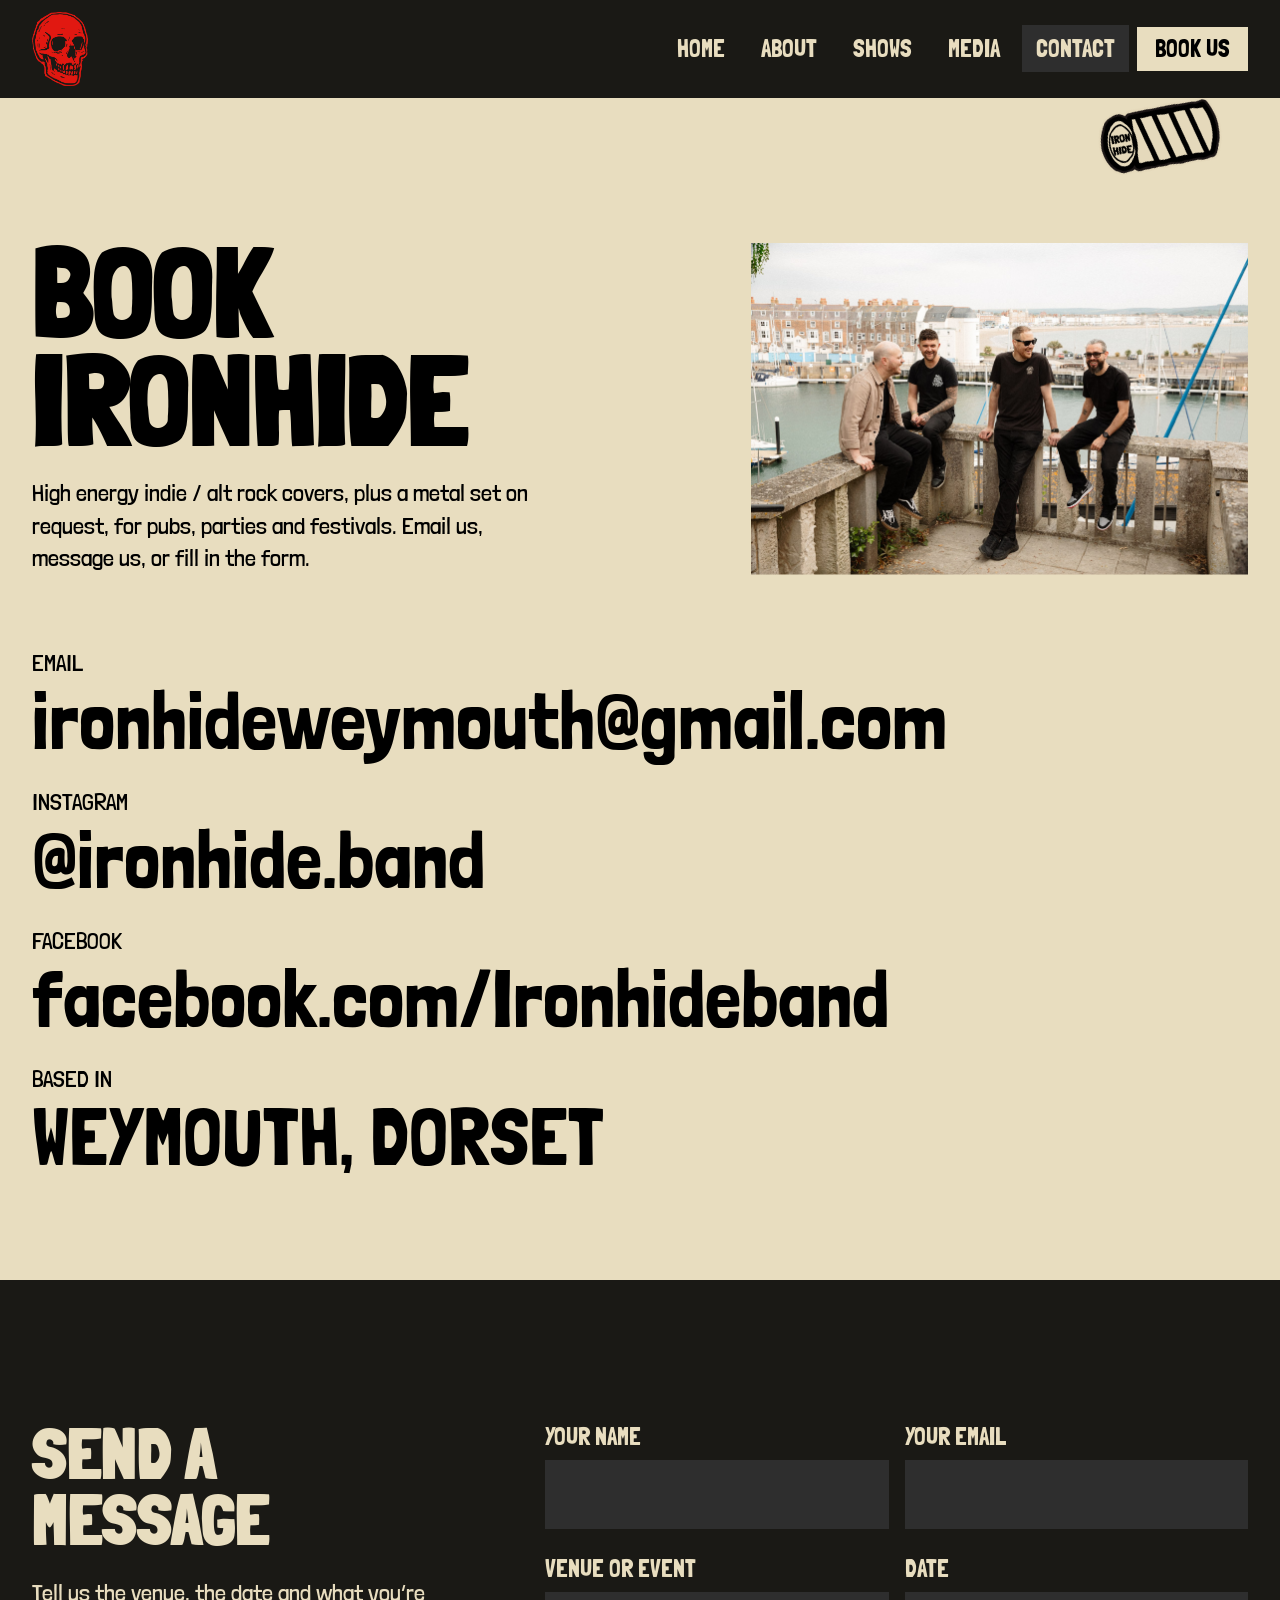
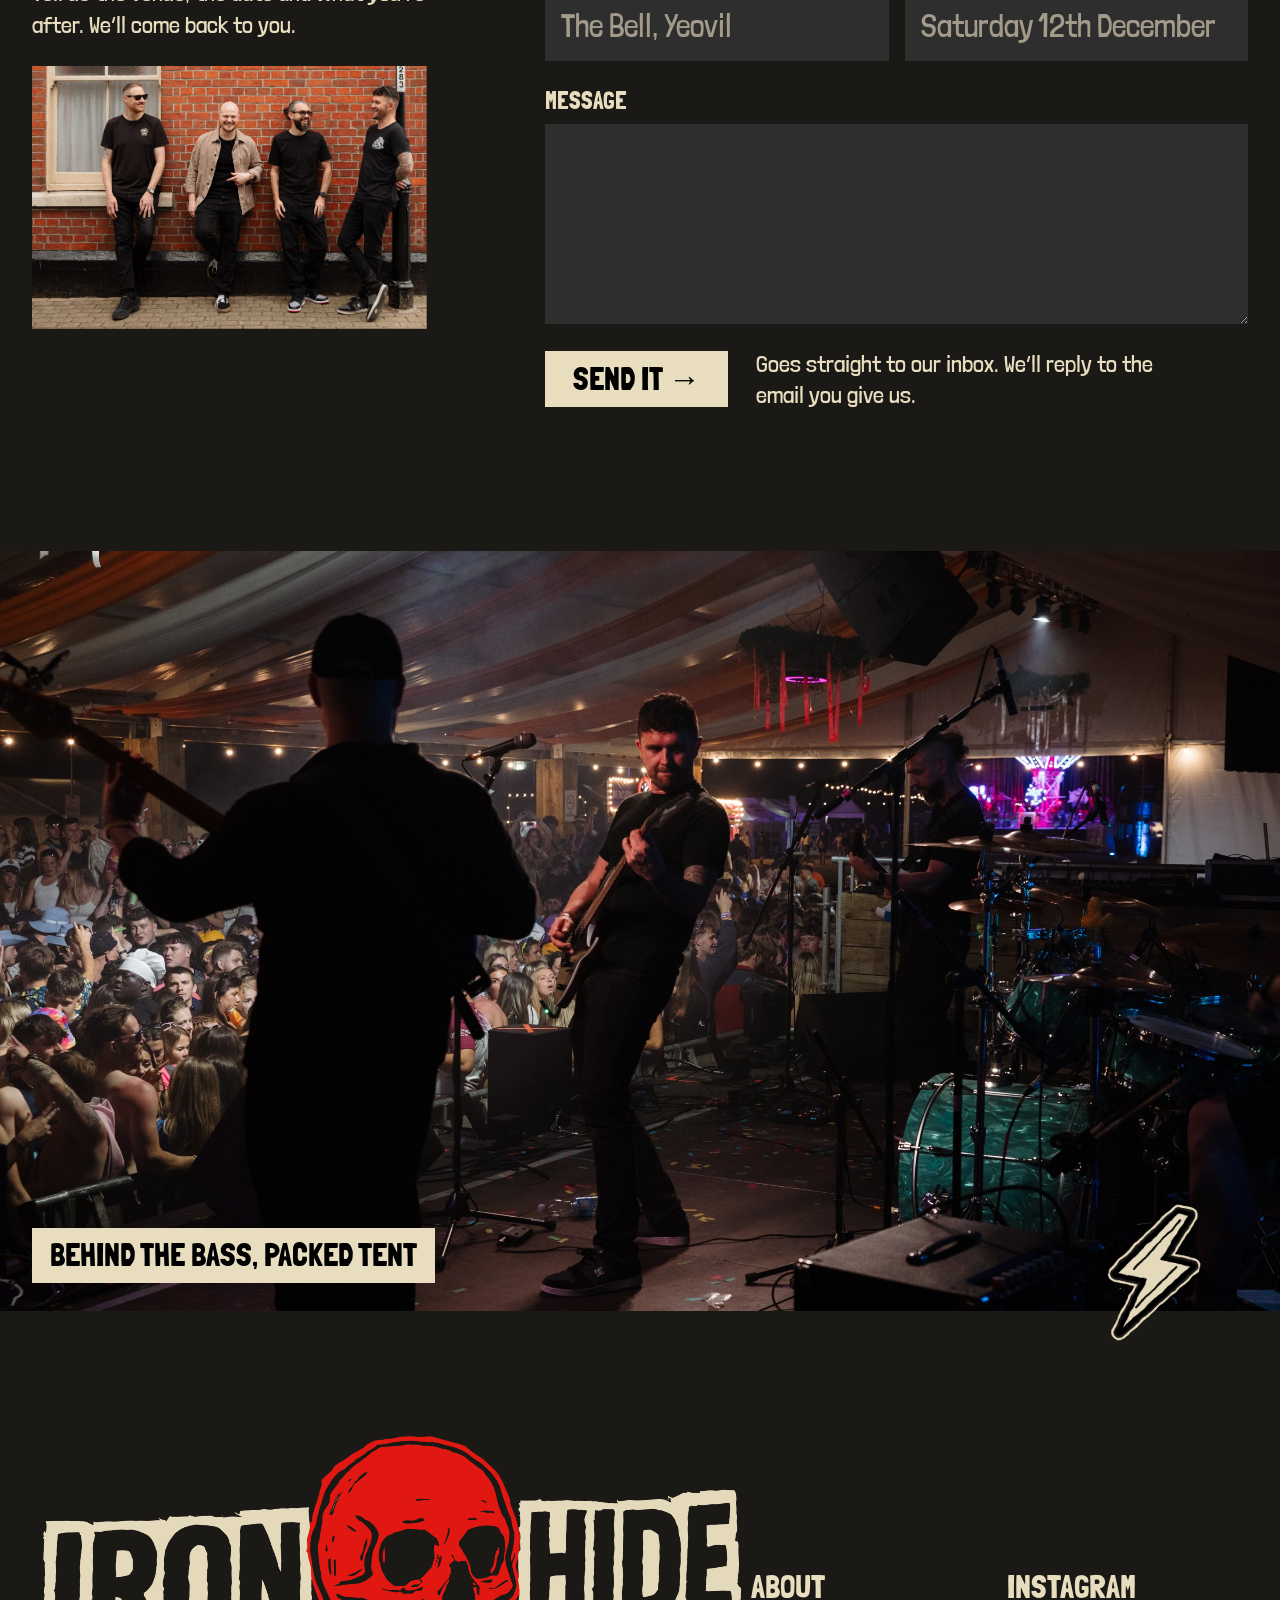
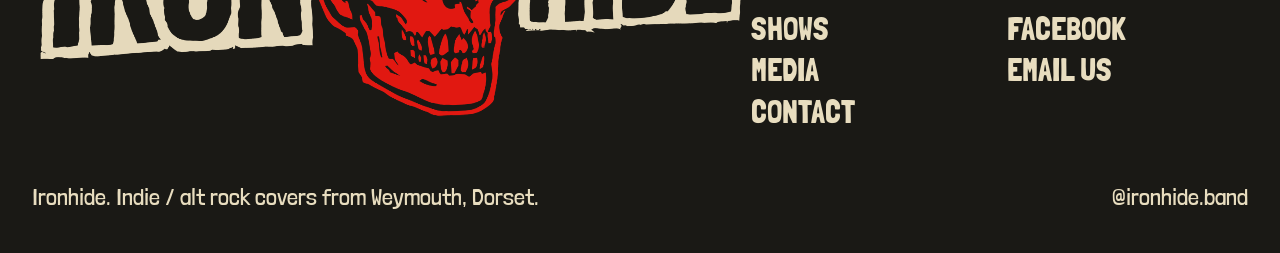
==== contact.html @ fdd296ec "Add files via upload" ====
<!doctype html>
<html lang="en-GB">
<head>
<meta charset="utf-8">
<meta name="viewport" content="width=device-width, initial-scale=1">
<title>Contact and booking | Ironhide</title>
<meta name="description" content="Book Ironhide for your venue, party or festival. Email ironhideweymouth@gmail.com or use the form.">
<meta name="theme-color" content="#1a1915">
<meta property="og:title" content="Contact and booking | Ironhide">
<meta property="og:description" content="Book Ironhide for your venue, party or festival. Email ironhideweymouth@gmail.com or use the form.">
<meta property="og:image" content="img/live/live-38.jpg">
<link rel="icon" href="img/brand/ironhide-skull.png">
<link rel="preload" href="fonts/LondrinaSolid-Black.ttf" as="font" type="font/ttf" crossorigin>
<script>document.documentElement.classList.add('js')</script>
<link rel="stylesheet" href="css/site.css">
</head>
<body>
<a class="skip" href="#main">Skip to content</a>
<header class="bar">
  <a class="bar-skull" href="index.html"><img src="img/brand/ironhide-skull.png" alt="Ironhide, home" width="56" height="74"></a>
  <button class="bar-toggle" type="button" aria-expanded="false" aria-controls="menu">Menu</button>
  <nav id="menu" class="bar-nav" aria-label="Main">
    <a href="index.html">Home</a>
    <a href="about.html">About</a>
    <a href="shows.html">Shows</a>
    <a href="media.html">Media</a>
    <a href="contact.html" aria-current="page">Contact</a>
    <a class="btn sm" href="contact.html">Book us</a>
  </nav>
</header>
<main id="main">

<section class="field paper" aria-labelledby="contact-h1" style="padding-bottom:clamp(64px,8vw,120px)">
  <div class="grid two" style="align-items:end;margin-bottom:clamp(40px,6vw,88px)">
    <div style="grid-column:1 / span 7;display:grid;gap:24px">
      <h1 id="contact-h1" class="xl"><span class="mask"><span style="--d:100ms">Book</span></span><span class="mask"><span style="--d:210ms">Ironhide</span></span></h1>
      <p class="body" style="max-width:44ch" data-reveal>High energy indie / alt rock covers, plus a metal set on request, for pubs, parties and festivals. Email us, message us, or fill in the form.</p>
    </div>
    <figure class="photo" style="grid-column:8 / span 5" data-reveal><img src="img/band/ironhide-24.jpg" alt="Ironhide sitting on a harbour wall" width="1969" height="1313" fetchpriority="high"></figure>
  </div>
  <div class="rows">
    <a class="email" href="mailto:ironhideweymouth@gmail.com" data-reveal><small>Email</small>ironhideweymouth@gmail.com</a>
    <a href="https://www.instagram.com/ironhide.band" rel="noopener" data-reveal><small>Instagram</small>@ironhide.band</a>
    <a href="https://www.facebook.com/Ironhideband" rel="noopener" data-reveal><small>Facebook</small>facebook.com/Ironhideband</a>
    <p class="up" data-reveal><small>Based in</small>Weymouth, Dorset</p>
  </div>
  <img class="sticker" src="img/stickers/rock.png" alt="" width="190" height="190" style="right:calc(var(--m) + 1.5vw);top:-3vw;transform:rotate(14deg)" loading="lazy">
</section>

<section class="field ground" aria-labelledby="form-h">
  <div class="grid two" style="align-items:start">
    <div style="grid-column:1 / span 4;display:grid;gap:24px;justify-items:start">
      <h2 id="form-h" class="l" data-reveal>Send a message</h2>
      <p class="body" data-reveal>Tell us the venue, the date and what you’re after. We’ll come back to you.</p>
      <figure class="photo" data-reveal style="width:100%"><img src="img/band/ironhide-13.jpg" alt="Ironhide laughing against a red brick wall" width="1969" height="1313" loading="lazy"></figure>
    </div>
    <form id="enquiry" class="form" style="grid-column:6 / span 7" action="https://formsubmit.co/ironhideweymouth@gmail.com" method="post" data-to="ironhideweymouth@gmail.com" data-reveal>
      <input type="hidden" name="_subject" value="Booking enquiry from the Ironhide website">
      <input type="hidden" name="_captcha" value="false">
      <input type="text" name="_honey" tabindex="-1" autocomplete="off" aria-hidden="true" style="display:none">
      <label>Your name<input name="name" type="text" autocomplete="name" required></label>
      <label>Your email<input name="email" type="email" autocomplete="email" required></label>
      <label>Venue or event<input name="venue" type="text" placeholder="The Bell, Yeovil"></label>
      <label>Date<input name="date" type="text" placeholder="Saturday 12th December"></label>
      <label class="full">Message<textarea name="message" required></textarea></label>
      <div class="full form-foot">
        <button class="btn" type="submit">Send it →</button>
        <p class="note">Goes straight to our inbox. We’ll reply to the email you give us.</p>
        <p class="status" id="form-status" role="status" aria-live="polite"></p>
      </div>
    </form>
  </div>
</section>

<section class="bleed" aria-label="Live photo">
  <div class="bleed-img">
    <img src="img/live/live-57.jpg" alt="Looking out over a packed crowd from behind the bass at an Ironhide gig" width="2000" height="1333" loading="lazy" style="object-position:50% 60%">
  </div>
  <p class="tape" data-reveal>Behind the bass, packed tent</p>
  <img class="sticker" src="img/stickers/bolt.png" alt="" width="190" height="190" style="right:calc(var(--m) + 1.5vw);bottom:-3vw;transform:rotate(12deg)" loading="lazy">
</section>

</main>
<footer class="foot">
  <div class="grid">
    <a class="mark" href="index.html" data-reveal><img src="img/brand/ironhide-lockup.png" alt="Ironhide" width="1384" height="554" loading="lazy"></a>
    <div class="cols" data-reveal>
      <div>
        <a href="about.html">About</a>
        <a href="shows.html">Shows</a>
        <a href="media.html">Media</a>
        <a href="contact.html">Contact</a>
      </div>
      <div>
        <a href="https://www.instagram.com/ironhide.band" rel="noopener">Instagram</a>
        <a href="https://www.facebook.com/Ironhideband" rel="noopener">Facebook</a>
        <a href="mailto:ironhideweymouth@gmail.com">Email us</a>
      </div>
    </div>
    <p class="fine"><span>Ironhide. Indie / alt rock covers from Weymouth, Dorset.</span><span>@ironhide.band</span></p>
  </div>
</footer>
<script src="js/site.js" defer></script>
</body>
</html>
---- css/site.css ----
/* Ironhide site. Tokens from the Ironhide design system (tokens.json). */

@font-face { font-family: "Londrina Solid"; src: url("../fonts/LondrinaSolid-Light.ttf") format("truetype"); font-weight: 300; font-display: swap; }
@font-face { font-family: "Londrina Solid"; src: url("../fonts/LondrinaSolid-Regular.ttf") format("truetype"); font-weight: 400; font-display: swap; }
@font-face { font-family: "Londrina Solid"; src: url("../fonts/LondrinaSolid-Black.ttf") format("truetype"); font-weight: 900; font-display: swap; }

:root {
  --ground: #1a1915;
  --ground-raised: #2e2e2e;
  --paper: #e8ddbf;
  --ink: #000000;
  --skull-red: #e11811;
  --paper-muted: #a39b8a;

  --font-display: "Londrina Solid", Impact, "Arial Narrow", sans-serif;

  /* five type steps */
  --t-xl: clamp(60px, 10vw, 160px);
  --t-l: clamp(40px, 5.6vw, 84px);
  --t-m: clamp(26px, 2.5vw, 36px);
  --t-s: 24px;
  --t-xs: 18px;

  --m: clamp(16px, 2.5vw, 40px);
  --gap: 16px;
  --section: clamp(88px, 11vw, 168px);
  --tilt-logo: -2.41deg;
  --tilt-sticker: 5.73deg;
  --ease: cubic-bezier(.16, 1, .3, 1);
}

*, *::before, *::after { box-sizing: border-box; }
html { overflow-x: clip; scroll-behavior: smooth; -webkit-text-size-adjust: 100%; }
body {
  margin: 0;
  background: var(--ground);
  color: var(--paper);
  font-family: var(--font-display);
  font-weight: 300;
  font-size: var(--t-s);
  line-height: 1.3;
  -webkit-font-smoothing: antialiased;
}
img { display: block; max-width: 100%; height: auto; }
a { color: inherit; }
h1, h2, h3, p, ol, ul, figure, blockquote { margin: 0; }
ol, ul { padding: 0; list-style: none; }
::selection { background: var(--skull-red); color: var(--paper); }
:focus-visible { outline: 4px solid var(--paper); outline-offset: 4px; }
.paper :focus-visible, .on-paper :focus-visible { outline-color: var(--ink); }
.sr { position: absolute; width: 1px; height: 1px; overflow: hidden; clip: rect(0 0 0 0); white-space: nowrap; }
.skip { position: absolute; left: var(--m); top: -80px; background: var(--paper); color: var(--ink); padding: 12px 20px; font-weight: 400; text-transform: uppercase; z-index: 100; }
.skip:focus { top: 12px; }

/* type */
.up { text-transform: uppercase; }
.xl { font-weight: 900; font-size: var(--t-xl); line-height: .84; letter-spacing: -.01em; text-transform: uppercase; }
.l  { font-weight: 900; font-size: var(--t-l); line-height: .92; text-transform: uppercase; }
.m  { font-weight: 400; font-size: var(--t-m); line-height: 1.05; text-transform: uppercase; }
.body { font-size: var(--t-s); line-height: 1.35; max-width: 38ch; }
.body + .body { margin-top: 1em; }
.red { color: var(--skull-red); }

/* the frame */
.wrap { padding-left: var(--m); padding-right: var(--m); }
.grid { display: grid; grid-template-columns: repeat(12, minmax(0, 1fr)); column-gap: var(--gap); }
.field { position: relative; padding: var(--section) var(--m); }
.field.ground { background: var(--ground); color: var(--paper); }
.field.paper { background: var(--paper); color: var(--ink); }
.field.red { background: var(--skull-red); color: var(--paper); }

/* bar */
.bar { position: sticky; top: 0; z-index: 50; display: flex; align-items: center; justify-content: space-between; gap: 24px; min-height: 80px; padding: 12px var(--m); background: var(--ground); }
.bar-skull img { width: 56px; transition: transform .35s var(--ease); }
.bar-skull:hover img { transform: rotate(-8deg) scale(1.08); }
.bar-nav { display: flex; align-items: center; gap: 8px; }
.bar-nav a:not(.btn) { display: inline-block; padding: 8px 14px; font-weight: 400; font-size: var(--t-s); text-transform: uppercase; text-decoration: none; transition: background .2s, color .2s, transform .2s var(--ease); }
.bar-nav a:not(.btn):hover { background: var(--paper); color: var(--ink); }
.bar-nav a:not(.btn):active { transform: translateY(2px); }
.bar-nav a[aria-current="page"]:not(.btn) { background: var(--ground-raised); color: var(--paper); }
.bar-toggle { display: none; }

/* buttons */
.btn { display: inline-flex; align-items: center; justify-content: center; gap: 14px; min-height: 56px; padding: 0 28px; border: 0; border-radius: 0; background: var(--paper); color: var(--ink); font: 400 var(--t-m)/1 var(--font-display); text-transform: uppercase; text-decoration: none; cursor: pointer; transition: background .2s, color .2s, transform .2s var(--ease); }
.btn:hover { background: var(--skull-red); color: var(--paper); transform: translate(-3px, -3px) rotate(-1.2deg); }
.btn:active { transform: translateY(2px); }
.btn.dark { background: var(--ground); color: var(--paper); }
.btn.dark:hover { background: var(--skull-red); }
.btn.sm { min-height: 44px; padding: 0 18px; font-size: var(--t-s); }
.go { display: inline-flex; align-items: center; justify-content: center; width: .9em; height: .9em; border-radius: 50%; background: var(--ground); color: var(--paper); font-size: inherit; text-decoration: none; transition: background .2s, transform .3s var(--ease); flex: none; }
.go svg { width: 46%; height: 46%; }
.go:hover { background: var(--skull-red); transform: rotate(-12deg) scale(1.08); }
.link { font-weight: 400; text-transform: uppercase; text-decoration: underline; text-decoration-thickness: 3px; text-underline-offset: 6px; }
.link:hover { color: var(--skull-red); }
.paper .link:hover { color: var(--ink); text-decoration-color: var(--skull-red); }

/* stickers and tape */
.field > *:not(.sticker), .phero > *:not(.sticker) { position: relative; z-index: 1; }
.sticker { position: absolute; z-index: 5; animation: bob 5s ease-in-out infinite alternate; width: clamp(110px, 12vw, 190px); pointer-events: none; transition: transform .5s var(--ease); }
.tape { display: inline-block; background: var(--paper); color: var(--ink); padding: 14px 18px; font-weight: 400; font-size: var(--t-m); line-height: .86; text-transform: uppercase; transform: rotate(var(--tilt-sticker)); transform-origin: top left; transition: transform .4s var(--ease); }
.tape:hover { transform: rotate(2deg) scale(1.03); }
.stamp { display: inline-block; background: var(--skull-red); color: var(--paper); font-weight: 900; font-size: max(52px, var(--t-l)); line-height: 1; text-transform: uppercase; padding: 10px 22px 8px; transform: rotate(-5deg); transform-origin: left center; }

/* venue bar */
.venuebar { display: flex; align-items: center; justify-content: space-between; gap: 16px; background: var(--paper); color: var(--ink); padding: 14px 23px 14px 16px; font-weight: 400; text-transform: uppercase; }
.venuebar .m { display: block; }
.venuebar .when { display: block; font-size: var(--t-s); margin-top: 4px; }
.count { flex: none; background: var(--skull-red); color: var(--paper); font-weight: 900; font-size: var(--t-m); line-height: 1; padding: 8px 14px 6px; transform: rotate(-3deg); }

@keyframes bob { to { translate: 0 -12px; rotate: 4deg; } }

/* hero (home) */
.hero { position: relative; min-height: max(calc(100svh - 80px), 800px); background: var(--ground); overflow: hidden; display: grid; grid-template-rows: auto 1fr auto; padding: 0 var(--m) 56px; }
.hero-photo { position: absolute; inset: 0; z-index: 0; overflow: hidden; }
.hero-photo img { width: 100%; height: 100%; object-fit: cover; object-position: 50% 38%; animation: drift 26s ease-in-out infinite alternate; }
.hero-video { display: none; }
.hero-photo::after { content: ""; position: absolute; inset: 0; background: linear-gradient(180deg, var(--ground) 0, rgba(26,25,21,0) 24%, rgba(26,25,21,0) 46%, var(--ground) 76%); } /* taste-skill-ignore: the brand's poster fade, ground into photo */
@keyframes drift { from { transform: scale(1.04); } to { transform: scale(1.12) translateY(-1.5%); } }
.hero-top { position: relative; z-index: 2; display: flex; justify-content: space-between; align-items: flex-start; gap: 24px; padding-top: 28px; }
.hero-lockup { width: clamp(250px, 36vw, 506px); transform: rotate(var(--tilt-logo)); transform-origin: top left; animation: stick .9s var(--ease) both .1s; }
.hero-tape { margin-top: clamp(8px, 2vw, 30px); max-width: 100%; animation: stick .9s var(--ease) both .35s; }
@keyframes stick { from { opacity: 0; transform: translateY(-40px) rotate(8deg) scale(1.15); } }
.hero-top .hero-lockup { animation-name: stick-logo; }
@keyframes stick-logo { from { opacity: 0; transform: translateY(-40px) rotate(4deg) scale(1.15); } }
.hero-bottom { position: relative; z-index: 2; align-self: end; row-gap: 28px; }
.hero-lead { grid-column: 1 / span 8; display: grid; gap: 22px; }
.hero-side { grid-column: 9 / span 4; align-self: end; display: grid; gap: 20px; }
.hero-actions { display: flex; flex-wrap: wrap; align-items: center; gap: 12px 24px; }

.mask { display: block; overflow: hidden; padding-bottom: .06em; margin-bottom: -.06em; }
.mask > span { display: block; transform: translateY(108%); animation: rise 1s var(--ease) forwards; animation-delay: var(--d, 0ms); }
@keyframes rise { to { transform: none; } }

/* page hero (inner pages) */
.phero { position: relative; padding: clamp(56px, 8vw, 120px) var(--m) clamp(56px, 7vw, 100px); }
.phero .grid { align-items: end; row-gap: 32px; }
.phero h1 { grid-column: 1 / span 8; }
.phero .side { grid-column: 9 / span 4; display: grid; gap: 20px; }
.phero .sticker { right: var(--m); top: -3vw; }

.hero > .sticker { z-index: 5; right: calc(var(--m) + 1.5vw); top: 28px; width: clamp(84px, 14vw, 210px); }
.bleed > img.sticker { z-index: 5; position: absolute; width: clamp(110px, 12vw, 190px); height: auto; aspect-ratio: auto; object-fit: contain; }
.field[aria-labelledby="cta-h"] { padding-bottom: clamp(150px, 16vw, 240px); }

/* sections */
.two { align-items: center; row-gap: 48px; }
.sec-head { margin-bottom: clamp(32px, 5vw, 72px); }
.photo { position: relative; }
.photo img { width: 100%; aspect-ratio: 3 / 2; object-fit: cover; }
.photo img.sticker { width: clamp(110px, 12vw, 190px); aspect-ratio: auto; right: 0; bottom: -6%; }

/* poster lines */
.lines { display: block; }
.lines li { display: flex; justify-content: space-between; align-items: baseline; gap: 24px; font-weight: 900; font-size: var(--t-xl); line-height: .9; text-transform: uppercase; padding: .03em 0; transition: color .2s, transform .35s var(--ease); }
.lines li:hover { color: var(--skull-red); transform: translateX(14px); }
.field.red .lines li:hover { color: var(--ground); }
.lines .info { flex: none; display: grid; gap: 2px; text-align: right; font-weight: 400; font-size: var(--t-m); line-height: 1.02; }
.lines .info span:first-child { font-weight: 900; }
.lines .only { font-size: var(--t-xl); }

/* tiles with label strips */
.tiles { display: grid; grid-template-columns: repeat(4, minmax(0, 1fr)); gap: 28px var(--gap); }
.tiles.three { grid-template-columns: repeat(3, minmax(0, 1fr)); }
.tile { display: flex; flex-direction: column; }
.tile.wide { grid-column: span 2; }
.tile a.pic { display: block; overflow: hidden; }
.tile img { width: 100%; aspect-ratio: 3 / 2; object-fit: cover; transition: transform .8s var(--ease); }
.tile a.pic:hover img { transform: scale(1.05); }
.tile .strip { display: flex; justify-content: space-between; align-items: baseline; gap: 12px; padding: 12px 14px 10px; font-weight: 400; font-size: var(--t-s); line-height: 1.05; text-transform: uppercase; background: var(--paper); color: var(--ink); }
.tile .strip a { font-size: var(--t-xs); text-decoration: underline; text-underline-offset: 4px; text-decoration-thickness: 2px; flex: none; }
.tile .strip a:hover { color: var(--skull-red); }
.field.paper .tile .strip { background: var(--ground); color: var(--paper); }
.field.paper .tile .strip a:hover { color: var(--paper-muted); }
.tile:nth-child(even) .strip { background: var(--ground-raised); color: var(--paper); }
.field.paper .tile:nth-child(even) .strip { background: var(--ink); }
.field.red .tile:nth-child(even) .strip { background: var(--ground); }

/* full-bleed picture */
.bleed { position: relative; background: var(--ground); }
.bleed-img { overflow: hidden; }
.bleed img { animation: drift 30s ease-in-out infinite alternate; }
.bleed img { width: 100%; height: clamp(360px, 62vw, 760px); object-fit: cover; }
.bleed .tape { position: absolute; left: var(--m); bottom: 28px; max-width: calc(100% - 2 * var(--m)); }

/* contact rows */
.rows { display: grid; gap: 28px; }
.rows a, .rows p { display: block; font-weight: 400; font-size: clamp(26px, 6.3vw, 92px); line-height: 1; text-transform: none; text-decoration: none; overflow-wrap: anywhere; transition: transform .35s var(--ease), color .2s; }
.rows a:hover { transform: translateX(14px); color: var(--skull-red); }
.field.paper .rows a:hover { color: var(--ink); background: var(--skull-red); }
.rows .up { text-transform: uppercase; }
.rows small { display: block; font-size: var(--t-s); font-weight: 300; margin-bottom: 6px; text-transform: uppercase; }

/* form */
.form { display: grid; grid-template-columns: repeat(2, minmax(0, 1fr)); gap: 24px var(--gap); }
.form .full { grid-column: 1 / -1; }
.form label { display: grid; gap: 8px; font-weight: 400; font-size: var(--t-s); text-transform: uppercase; }
.form input, .form textarea { width: 100%; background: var(--ground-raised); color: var(--paper); border: 0; border-radius: 0; padding: 16px; font: 300 var(--t-m)/1.15 var(--font-display); }
.form textarea { min-height: 200px; resize: vertical; }
.form input::placeholder, .form textarea::placeholder { color: var(--paper-muted); }
.form input:focus-visible, .form textarea:focus-visible { outline: 4px solid var(--paper); outline-offset: 0; }
.form-foot { display: flex; flex-wrap: wrap; align-items: center; gap: 16px 28px; }
.form-foot .note { font-size: var(--t-s); max-width: 34ch; }
.status { font-weight: 400; font-size: var(--t-s); text-transform: uppercase; min-height: 1.3em; }

/* footer */
.foot { background: var(--ground); padding: var(--section) var(--m) 40px; }
.foot .grid { row-gap: 48px; align-items: end; }
.foot .mark { grid-column: 1 / span 7; }
.foot .mark img { width: 100%; max-width: 760px; transform: rotate(var(--tilt-logo)); transform-origin: top left; transition: transform .5s var(--ease); }
.foot .mark:hover img { transform: rotate(0); }
.foot .cols { grid-column: 8 / span 5; display: grid; grid-template-columns: 1fr 1fr; gap: 28px var(--gap); }
.foot .cols a { display: block; padding: 4px 0; font-weight: 400; font-size: var(--t-m); text-transform: uppercase; text-decoration: none; line-height: 1.05; }
.foot .cols a:hover { color: var(--skull-red); }
.foot .fine { grid-column: 1 / -1; display: flex; flex-wrap: wrap; justify-content: space-between; gap: 12px 24px; font-size: var(--t-s); }

/* reveal */
.js [data-reveal] { opacity: 0; transform: translateY(26px); transition: opacity .8s var(--ease), transform .8s var(--ease); transition-delay: var(--d, 0ms); }
.js [data-reveal].in { opacity: 1; transform: none; }
.js .tile[data-reveal] img, .js .photo[data-reveal] img { clip-path: inset(0 0 100% 0); transition: clip-path 1s var(--ease); transition-delay: var(--d, 0ms); }
.js .tile[data-reveal].in img, .js .photo[data-reveal].in img { clip-path: inset(0); }

/* tablet / phone */
@media (max-width: 960px) {
  .hero-lead, .phero h1 { grid-column: 1 / -1; }
  .hero-side, .phero .side { grid-column: 1 / -1; }
  .grid > * { grid-column: 1 / -1 !important; }
  .sticker.mid { display: none; }
  .tiles { grid-template-columns: repeat(2, minmax(0, 1fr)); gap: 20px 12px; }
  .foot .mark, .foot .cols { grid-column: 1 / -1; }
  .form { grid-template-columns: 1fr; }
  .bar-toggle { display: inline-flex; align-items: center; min-height: 44px; padding: 0 18px; background: var(--paper); color: var(--ink); border: 0; font: 400 var(--t-s)/1 var(--font-display); text-transform: uppercase; cursor: pointer; }
  .bar-nav { position: fixed; inset: 80px 0 0 0; z-index: 40; flex-direction: column; align-items: flex-start; gap: 4px; padding: 32px var(--m); background: var(--ground); transform: translateX(100%); transition: transform .5s var(--ease); }
  .bar-nav.open { transform: none; }
  .bar-nav a:not(.btn) { font-size: var(--t-l); font-weight: 900; padding: 4px 0; }
  .bar-nav .btn { margin-top: 20px; }
}
@media (max-width: 640px) {
  .hero-photo > img { display: none; }
  .hero-video { display: block; position: absolute; inset: 0; width: 100%; height: 100%; object-fit: cover; object-position: 50% 40%; }
  .hero { min-height: 0; padding-bottom: 40px; gap: 0; }
  .hero-top { flex-direction: column; gap: 0; }
  .hero-photo img { object-position: 52% 30%; }
  .hero-photo::after { background: linear-gradient(180deg, var(--ground) 0, rgba(26,25,21,0) 6%, rgba(26,25,21,0) 58%, rgba(26,25,21,.88) 78%, var(--ground) 90%); } /* taste-skill-ignore: brand poster fade */
  .hero-bottom { margin-top: 220px; }
  .lines li { flex-direction: column; align-items: flex-start; gap: 6px; padding-bottom: 22px; }
  .lines .info { text-align: left; }
  .field > .sticker, .phero > .sticker { display: none; }
  .field[aria-labelledby="cta-h"] { padding-bottom: var(--section); }
  .tiles, .tiles.three { grid-template-columns: 1fr; }
  .tile.wide { grid-column: auto; }
  .venuebar { flex-direction: column; align-items: flex-start; }
  .foot .cols { grid-template-columns: 1fr; }
}

@media (max-width: 640px) {
  .bleed > img.sticker { width: 84px; top: 16px !important; bottom: auto !important; }
}

/* lightbox */
.tile a.pic, .tile .strip a { cursor: zoom-in; }
.lb { position: fixed; inset: 0; z-index: 100; display: grid; grid-template-rows: 1fr auto; place-items: center; padding: 56px var(--m) 20px; background: rgba(26,25,21,.95); opacity: 0; visibility: hidden; transition: opacity .45s var(--ease), visibility 0s linear .45s; }
.lb.open { opacity: 1; visibility: visible; transition: opacity .45s var(--ease), visibility 0s; }
.lb img { max-width: 100%; max-height: calc(100svh - 190px); width: auto; height: auto; opacity: 0; transform: scale(.985); transition: opacity .45s var(--ease), transform .6s var(--ease); }
.lb img.on { opacity: 1; transform: none; }
.lb-cap { display: flex; flex-wrap: wrap; justify-content: space-between; align-items: baseline; gap: 8px 24px; width: 100%; max-width: 1200px; padding-top: 16px; font-weight: 400; font-size: var(--t-s); text-transform: uppercase; color: var(--paper); }
.lb-cap a { text-decoration: underline; text-underline-offset: 4px; text-decoration-thickness: 2px; }
.lb-cap a:hover { color: var(--skull-red); }
.lb button { position: absolute; display: inline-flex; align-items: center; justify-content: center; min-height: 48px; min-width: 48px; padding: 0 18px; background: var(--paper); color: var(--ink); border: 0; font: 400 var(--t-s)/1 var(--font-display); text-transform: uppercase; cursor: pointer; transition: background .25s, color .25s; }
.lb button:hover { background: var(--skull-red); color: var(--paper); }
.lb .lb-x { top: 16px; right: var(--m); }
.lb .lb-prev, .lb .lb-next { top: 50%; margin-top: -24px; }
.lb .lb-prev { left: calc(var(--m) / 2); }
.lb .lb-next { right: calc(var(--m) / 2); }
@media (max-width: 640px) { .lb .lb-prev, .lb .lb-next { top: auto; bottom: 16px; margin: 0; } .lb .lb-prev { left: var(--m); } .lb .lb-next { right: var(--m); } .lb-cap { padding-bottom: 64px; justify-content: center; } }

@media (prefers-reduced-motion: reduce) {
  html { scroll-behavior: auto; }
  *, *::before, *::after { animation-duration: .001ms !important; animation-iteration-count: 1 !important; transition-duration: .001ms !important; }
  .mask > span { transform: none; }
  .js [data-reveal] { opacity: 1; transform: none; }
  .js .tile[data-reveal] img, .js .photo[data-reveal] img { clip-path: none; }
}

@media (max-width: 640px) {
  .foot .mark img { width: 92%; }
}
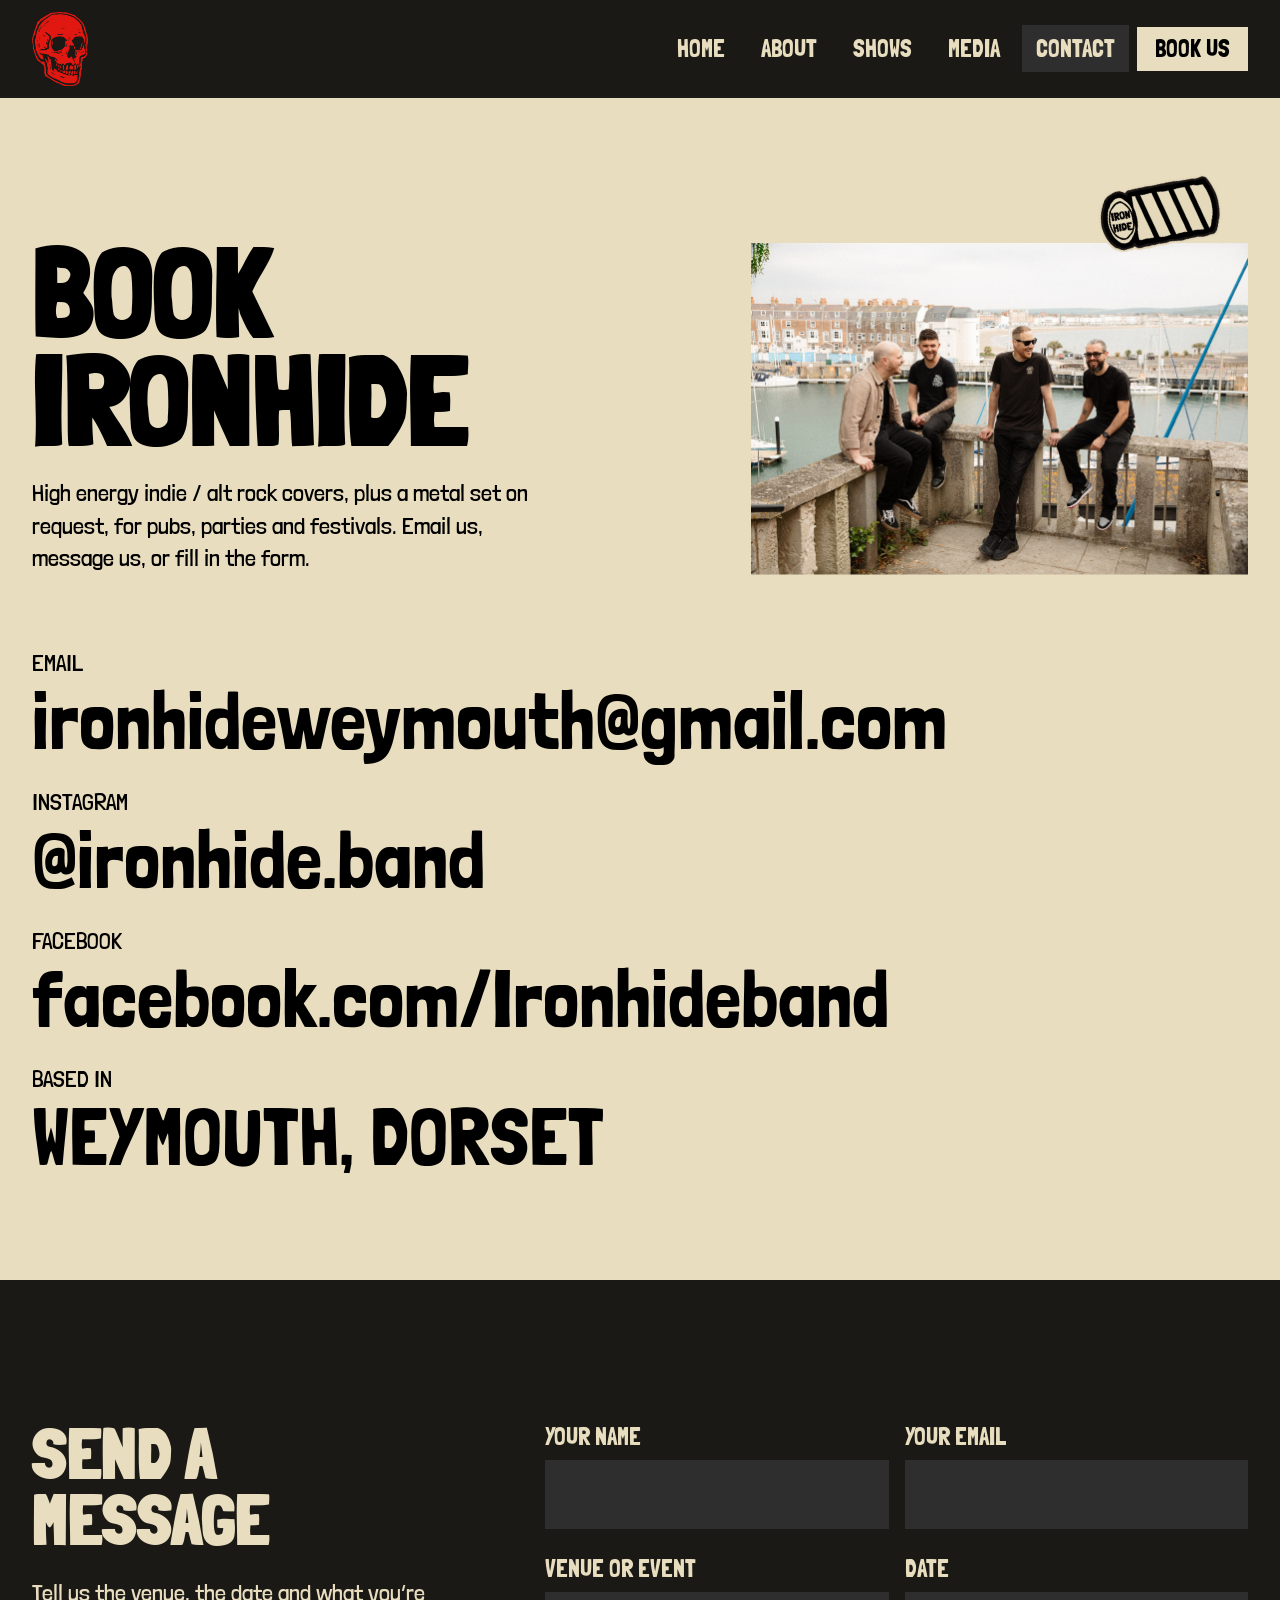
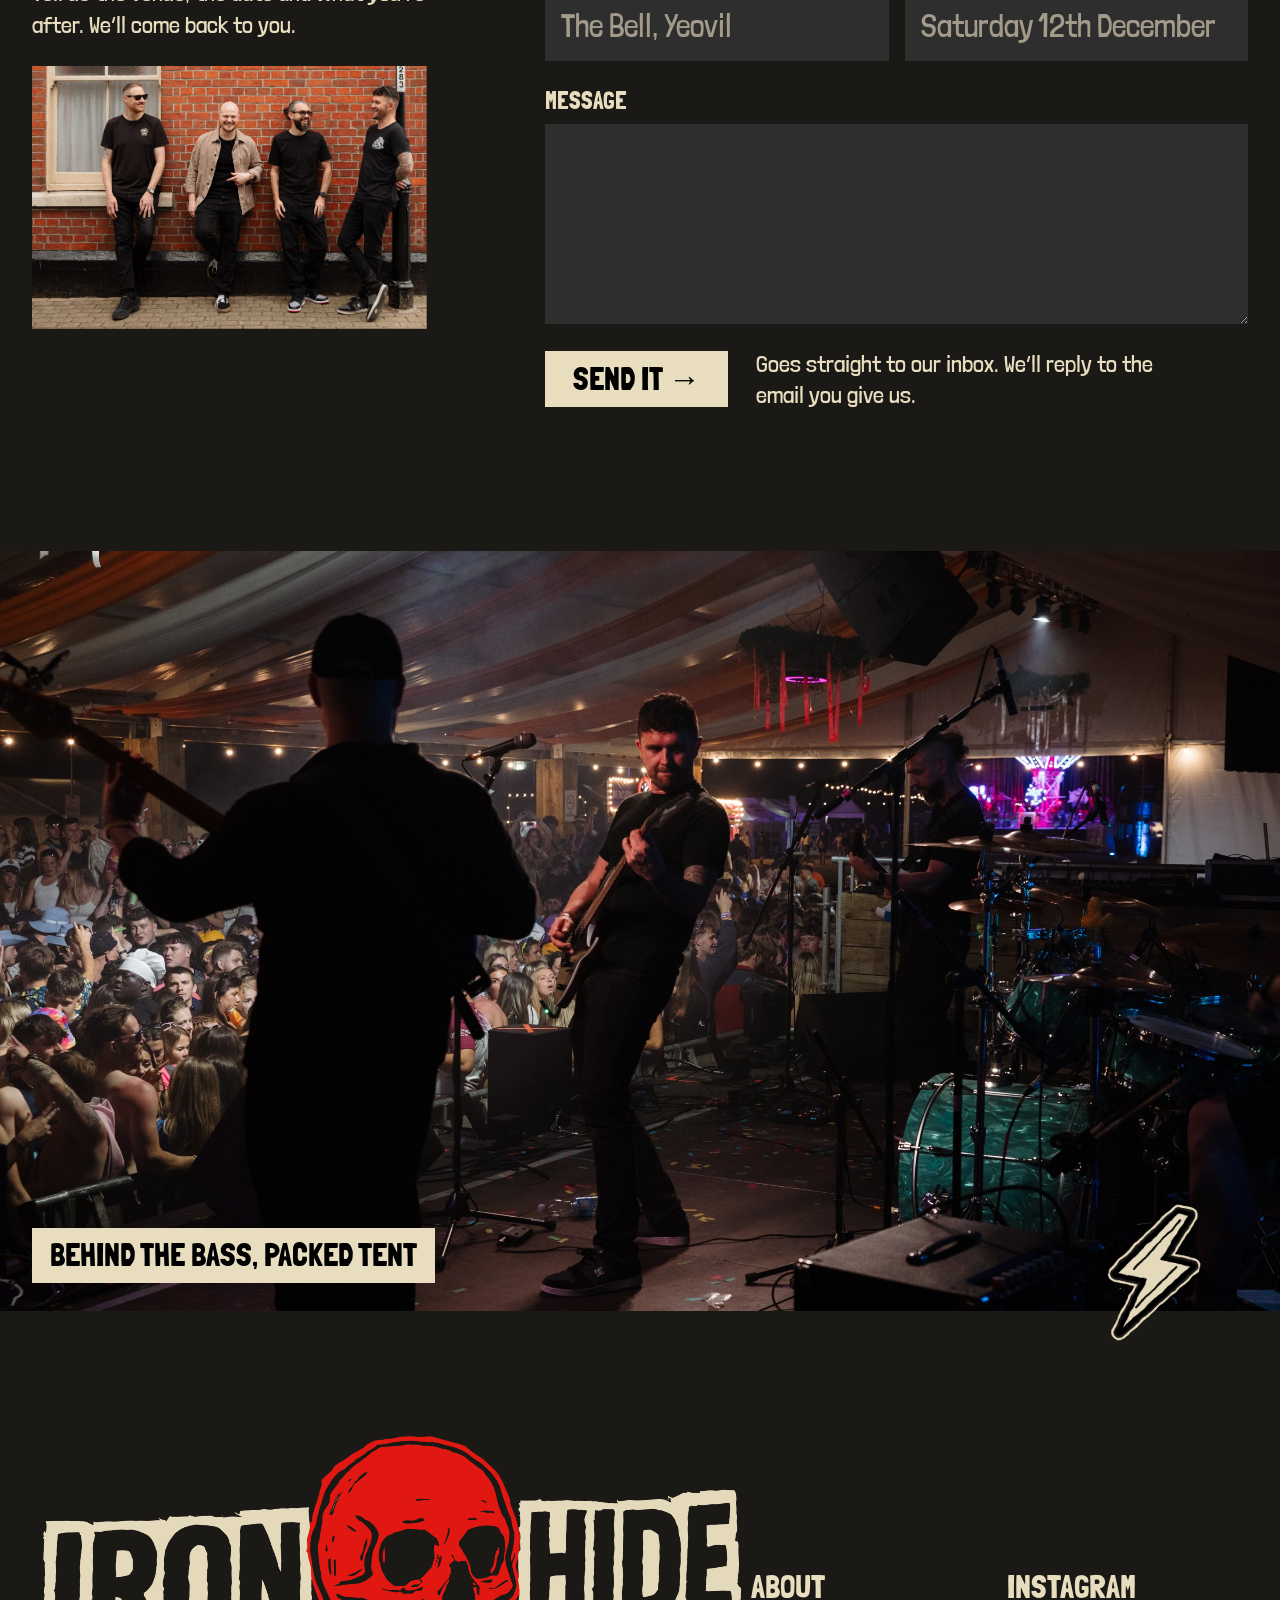
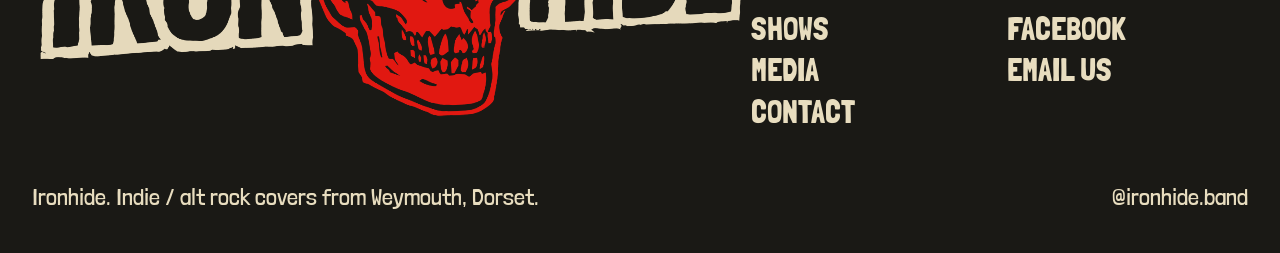
==== commit 6fa75dcc: "Add files via upload" ====
--- a/contact.html
+++ b/contact.html
@@ -44,7 +44,7 @@
     <a href="https://www.facebook.com/Ironhideband" rel="noopener" data-reveal><small>Facebook</small>facebook.com/Ironhideband</a>
     <p class="up" data-reveal><small>Based in</small>Weymouth, Dorset</p>
   </div>
-  <img class="sticker" src="img/stickers/rock.png" alt="" width="190" height="190" style="right:calc(var(--m) + 1.5vw);top:-3vw;transform:rotate(14deg)" loading="lazy">
+  <img class="sticker" src="img/stickers/rock.png" alt="" width="190" height="190" style="right:calc(var(--m) + 1.5vw);top:clamp(20px,3vw,44px);transform:rotate(14deg)" loading="lazy">
 </section>
 
 <section class="field ground" aria-labelledby="form-h">
